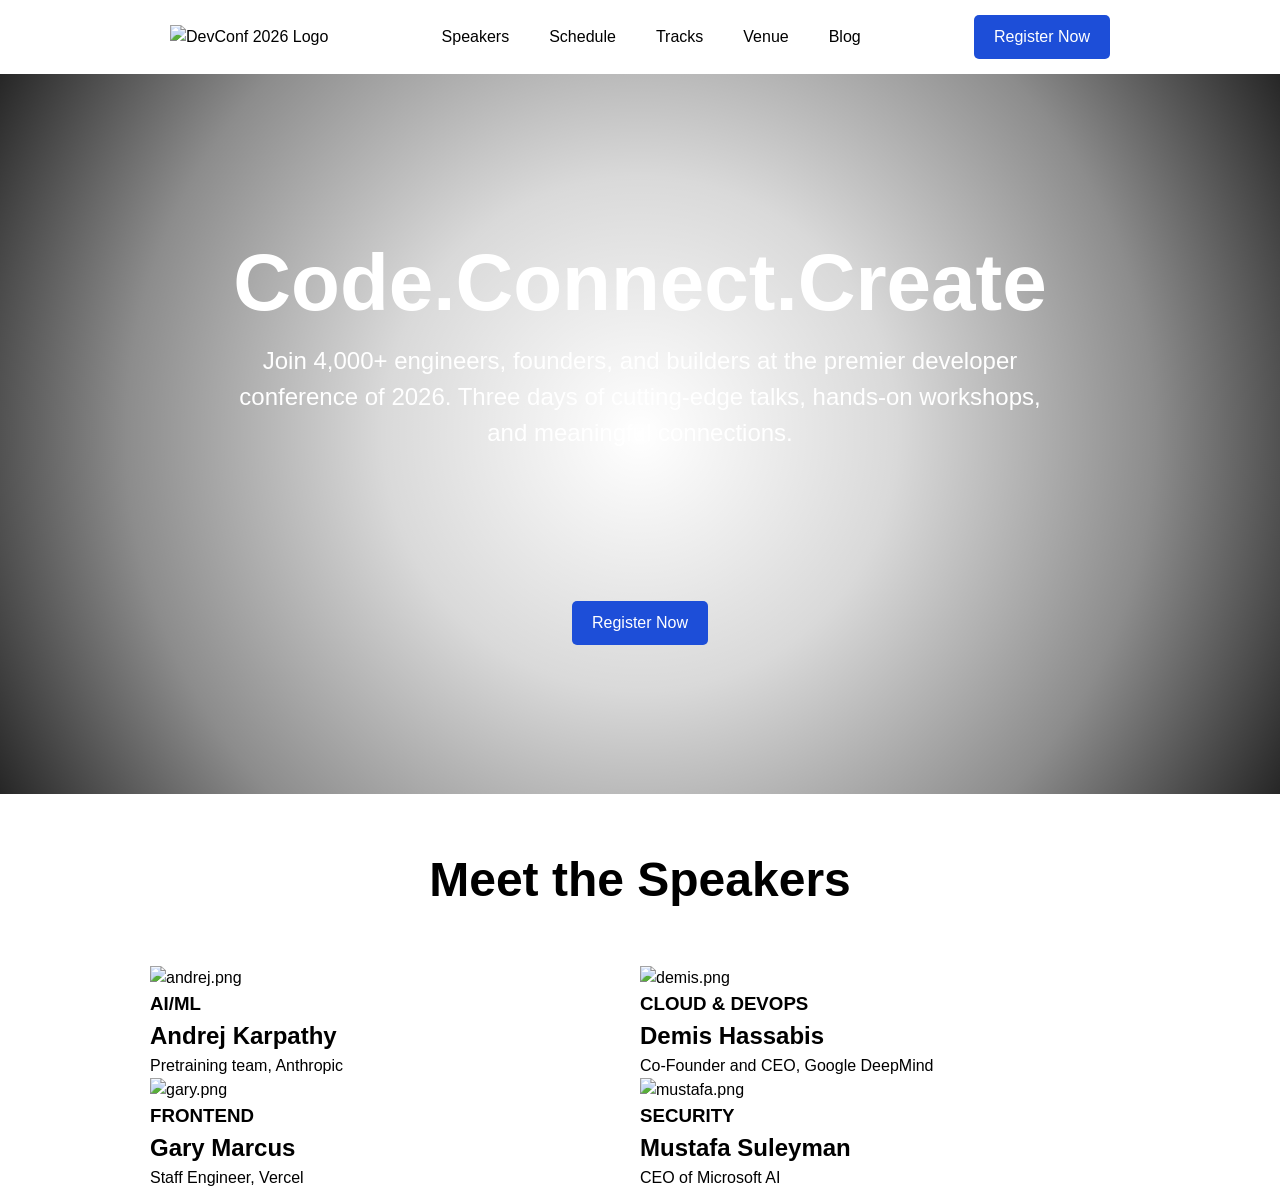
==== Project/index.html @ e06dbcb9 "Project Initialization, Nav setup, hero setup" ====
<!DOCTYPE html>
<html lang="en">

<head>
    <meta charset="UTF-8">
    <meta name="viewport" content="width=device-width, initial-scale=1.0">
    <title>DevConf 2026</title>
    <link rel="stylesheet" href="style.css">
</head>

<body>
    <header>
        <div class="logo">
            <img src="./../assets/logo.png" alt="DevConf 2026 Logo">
        </div>
        <nav>
            <ul>
                <li><a href="#">Speakers</a></li>
                <li><a href="#">Schedule</a></li>
                <li><a href="#">Tracks</a></li>
                <li><a href="#">Venue</a></li>
                <li><a href="#">Blog</a></li>
            </ul>
        </nav>
        <div class="register">
            <a href="#">Register Now</a>
        </div>
    </header>
    <main>
        <section class="hero">
            <div class="hero-top">
                <div class="title">Code.Connect.Create</div>
                <div class="subtitle">Join 4,000+ engineers, founders, and builders at the premier developer
                    <br>conference
                    of
                    2026. Three days of cutting-edge talks, hands-on workshops,<br> and meaningful connections.
                </div>
            </div>
            <div class="hero-bottom">
                <div class="register">
                    <a href="#">Register Now</a>
                </div>
            </div>
        </section>
        <section class="about">
            <div class="about-top">
                <div class="about-title">Meet the Speakers</div>
            </div>
            <div class="speakers-grid">
                <div class="speakers">
                    <img src="./../assets/andrej.png" alt="andrej.png" />
                    <h3 class="track">AI/ML</h3>
                    <h2 class="name">Andrej Karpathy</h2>
                    <p class="company">Pretraining team, Anthropic</p>
                </div>
                <div class="speakers">
                    <img src="./../assets/demis.png" alt="demis.png" />
                    <h3 class="track">CLOUD & DEVOPS</h3>
                    <h2 class="name">Demis Hassabis</h2>
                    <p class="company">Co-Founder and CEO, Google DeepMind</p>
                </div>
                <div class="speakers">
                    <img src="./../assets/gary.png" alt="gary.png" />
                    <h3 class="track">FRONTEND</h3>
                    <h2 class="name">Gary Marcus</h2>
                    <p class="company">Staff Engineer, Vercel</p>
                </div>
                <div class="speakers">
                    <img src="./../assets/mustafa.png" alt="mustafa.png" />
                    <h3 class="track">SECURITY</h3>
                    <h2 class="name">Mustafa Suleyman</h2>
                    <p class="company">CEO of Microsoft AI</p>
                </div>
            </div>
        </section>
    </main>
</body>

</html>
---- Project/style.css ----
/* Universal CSS Reset to normalize browser defaults */
* {
    margin: 0;
    padding: 0;
    box-sizing: border-box;
}

/* Core body defaults */
body {
    line-height: 1.5;
    font-family: sans-serif;
    -webkit-font-smoothing: antialiased;
}

/* Remove default list styles */
ul,
ol {
    list-style: none;
}

/* Remove default link text decoration and inherit color */
a {
    text-decoration: none;
    color: inherit;
}

/* Make images fluid and remove default inline spacing */
img,
picture,
svg {
    max-width: 100%;
    display: block;
}

/* Inherit fonts for form inputs and buttons */
input,
button,
textarea,
select {
    font: inherit;
}

header {
    display: flex;
    justify-content: space-between;
    align-items: center;
    padding: 15px 20px;
    margin: 0px 150px;
}


nav ul {
    display: flex;
    gap: 40px;
}

.register {
    color: white;
    background-color: #1D4ED8;
    text-align: center;
    padding: 10px 20px;
    border-radius: 5px;
}

.hero {
    display: flex;
    flex-direction: column;
    justify-content: center;
    align-items: center;
    background:
        radial-gradient(circle,
            rgba(0, 0, 0, 0) 0%,
            rgba(0, 0, 0, 0.15) 35%,
            rgba(0, 0, 0, 0.45) 70%,
            rgba(0, 0, 0, 0.85) 100%),
        url("./../assets/banner.jpg");
    text-align: center;
    height: 80vh;
    justify-content: space-evenly;

}

.title {
    font-size: 5rem;
    font-weight: 700;
    color: white;
}

.subtitle {
    font-size: 24px;
    font-weight: 400;
    color: white;
}

.about-top {
    display: flex;
    justify-content: center;
    margin: 50px 0;
}

.about-title {
    font-size: 3rem;
    font-weight: 700;
}

.speakers-grid {
    display: grid;
    grid-template-columns: repeat(2, 1fr);
    padding: 0 150px;
}
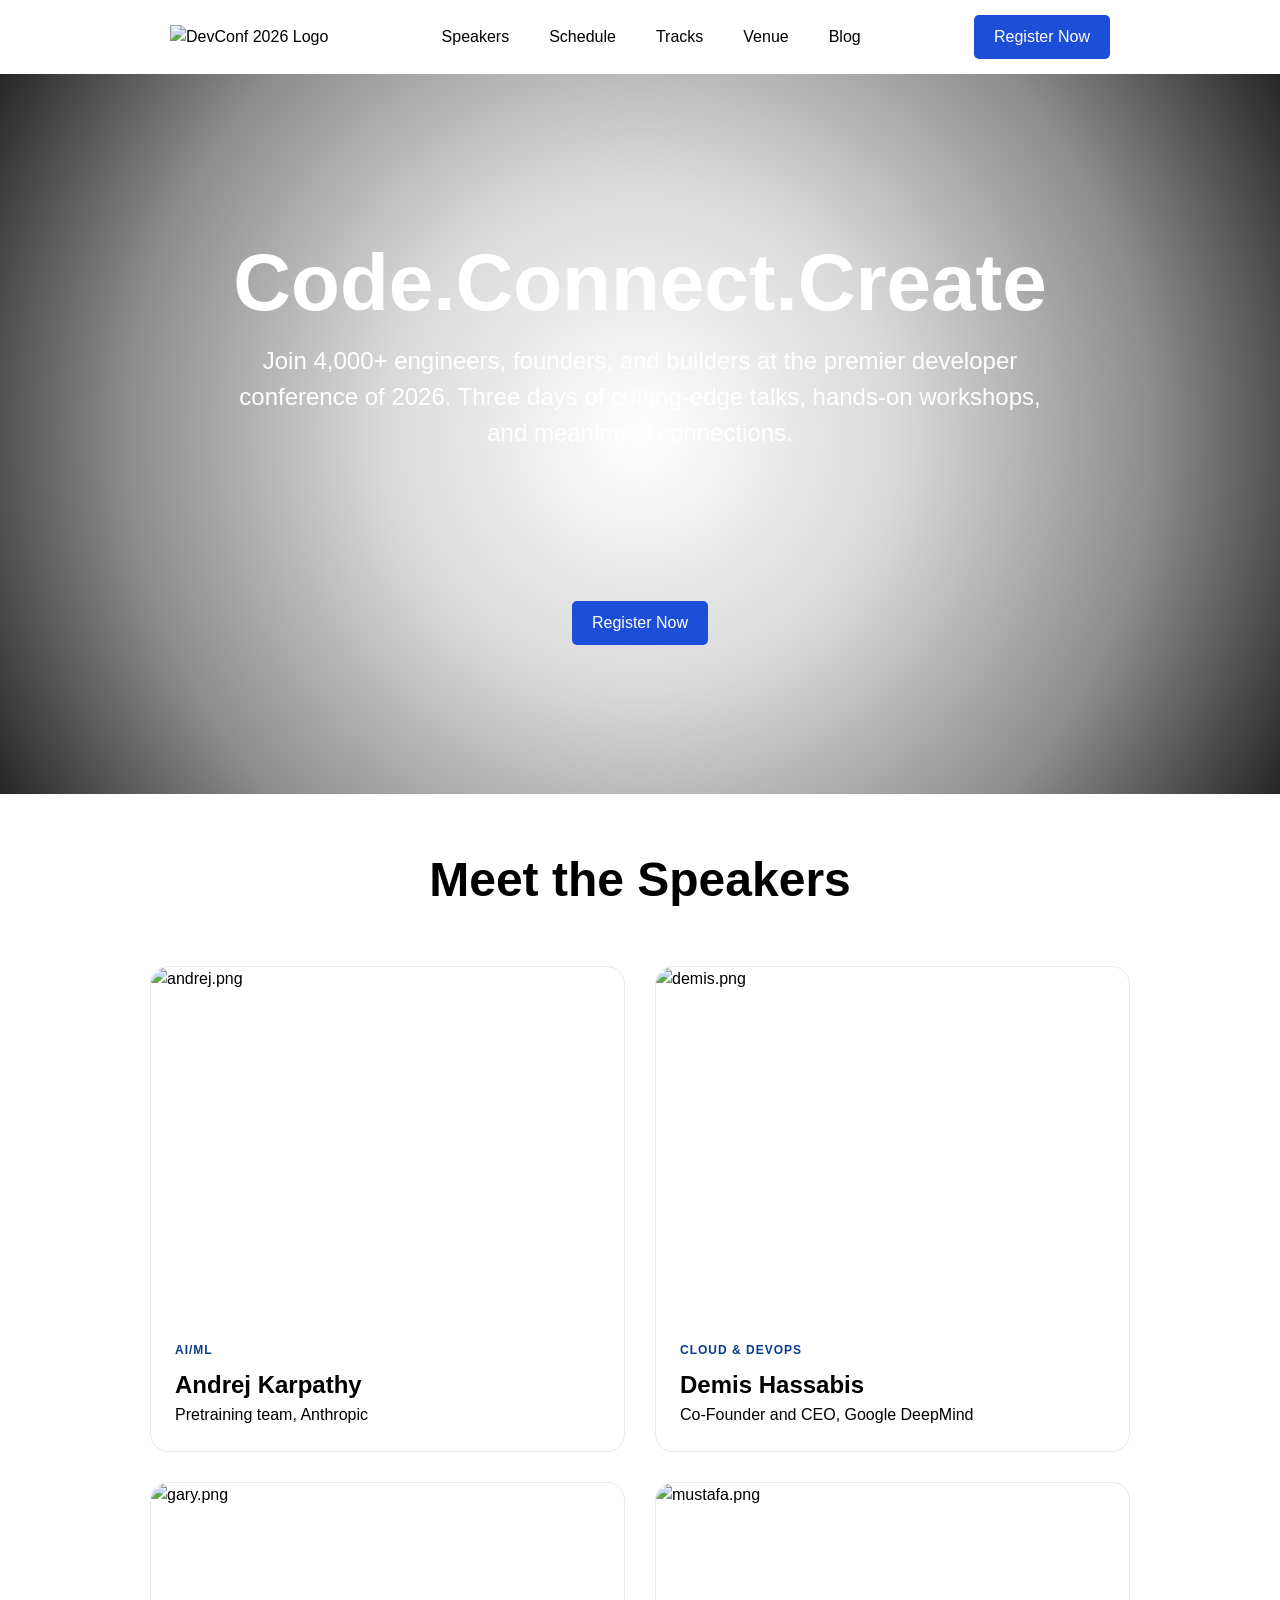
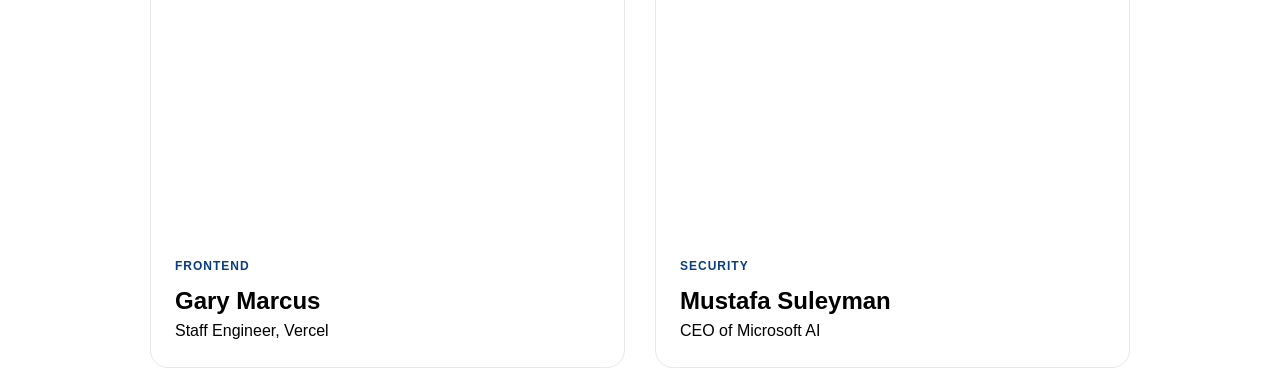
==== commit f8cc9bbe: "Meet the speakers section deployed" ====
--- a/Project/index.html
+++ b/Project/index.html
@@ -49,27 +49,35 @@
             <div class="speakers-grid">
                 <div class="speakers">
                     <img src="./../assets/andrej.png" alt="andrej.png" />
-                    <h3 class="track">AI/ML</h3>
-                    <h2 class="name">Andrej Karpathy</h2>
-                    <p class="company">Pretraining team, Anthropic</p>
+                    <div class="details">
+                        <h3 class="track">AI/ML</h3>
+                        <h2 class="name">Andrej Karpathy</h2>
+                        <p class="company">Pretraining team, Anthropic</p>
+                    </div>
                 </div>
                 <div class="speakers">
                     <img src="./../assets/demis.png" alt="demis.png" />
-                    <h3 class="track">CLOUD & DEVOPS</h3>
-                    <h2 class="name">Demis Hassabis</h2>
-                    <p class="company">Co-Founder and CEO, Google DeepMind</p>
+                    <div class="details">
+                        <h3 class="track">CLOUD & DEVOPS</h3>
+                        <h2 class="name">Demis Hassabis</h2>
+                        <p class="company">Co-Founder and CEO, Google DeepMind</p>
+                    </div>
                 </div>
                 <div class="speakers">
                     <img src="./../assets/gary.png" alt="gary.png" />
-                    <h3 class="track">FRONTEND</h3>
-                    <h2 class="name">Gary Marcus</h2>
-                    <p class="company">Staff Engineer, Vercel</p>
+                    <div class="details">
+                        <h3 class="track">FRONTEND</h3>
+                        <h2 class="name">Gary Marcus</h2>
+                        <p class="company">Staff Engineer, Vercel</p>
+                    </div>
                 </div>
                 <div class="speakers">
                     <img src="./../assets/mustafa.png" alt="mustafa.png" />
-                    <h3 class="track">SECURITY</h3>
-                    <h2 class="name">Mustafa Suleyman</h2>
-                    <p class="company">CEO of Microsoft AI</p>
+                    <div class="details">
+                        <h3 class="track">SECURITY</h3>
+                        <h2 class="name">Mustafa Suleyman</h2>
+                        <p class="company">CEO of Microsoft AI</p>
+                    </div>
                 </div>
             </div>
         </section>
--- a/Project/style.css
+++ b/Project/style.css
@@ -107,4 +107,30 @@
     display: grid;
     grid-template-columns: repeat(2, 1fr);
     padding: 0 150px;
+    gap: 30px;
+}
+
+.speakers {
+    background: #fff;
+    border: 1px solid #e8e8e8;
+    border-radius: 18px;
+}
+
+.speakers img {
+    width: 100%;
+    height: 350px;
+    object-fit: cover;
+    border-radius: 18px 18px 0 0;
+}
+
+.details {
+    padding: 24px;
+}
+
+.track {
+    font-size: 12px;
+    font-weight: 700;
+    letter-spacing: 1px;
+    color: #083d87;
+    margin-bottom: 8px;
 }
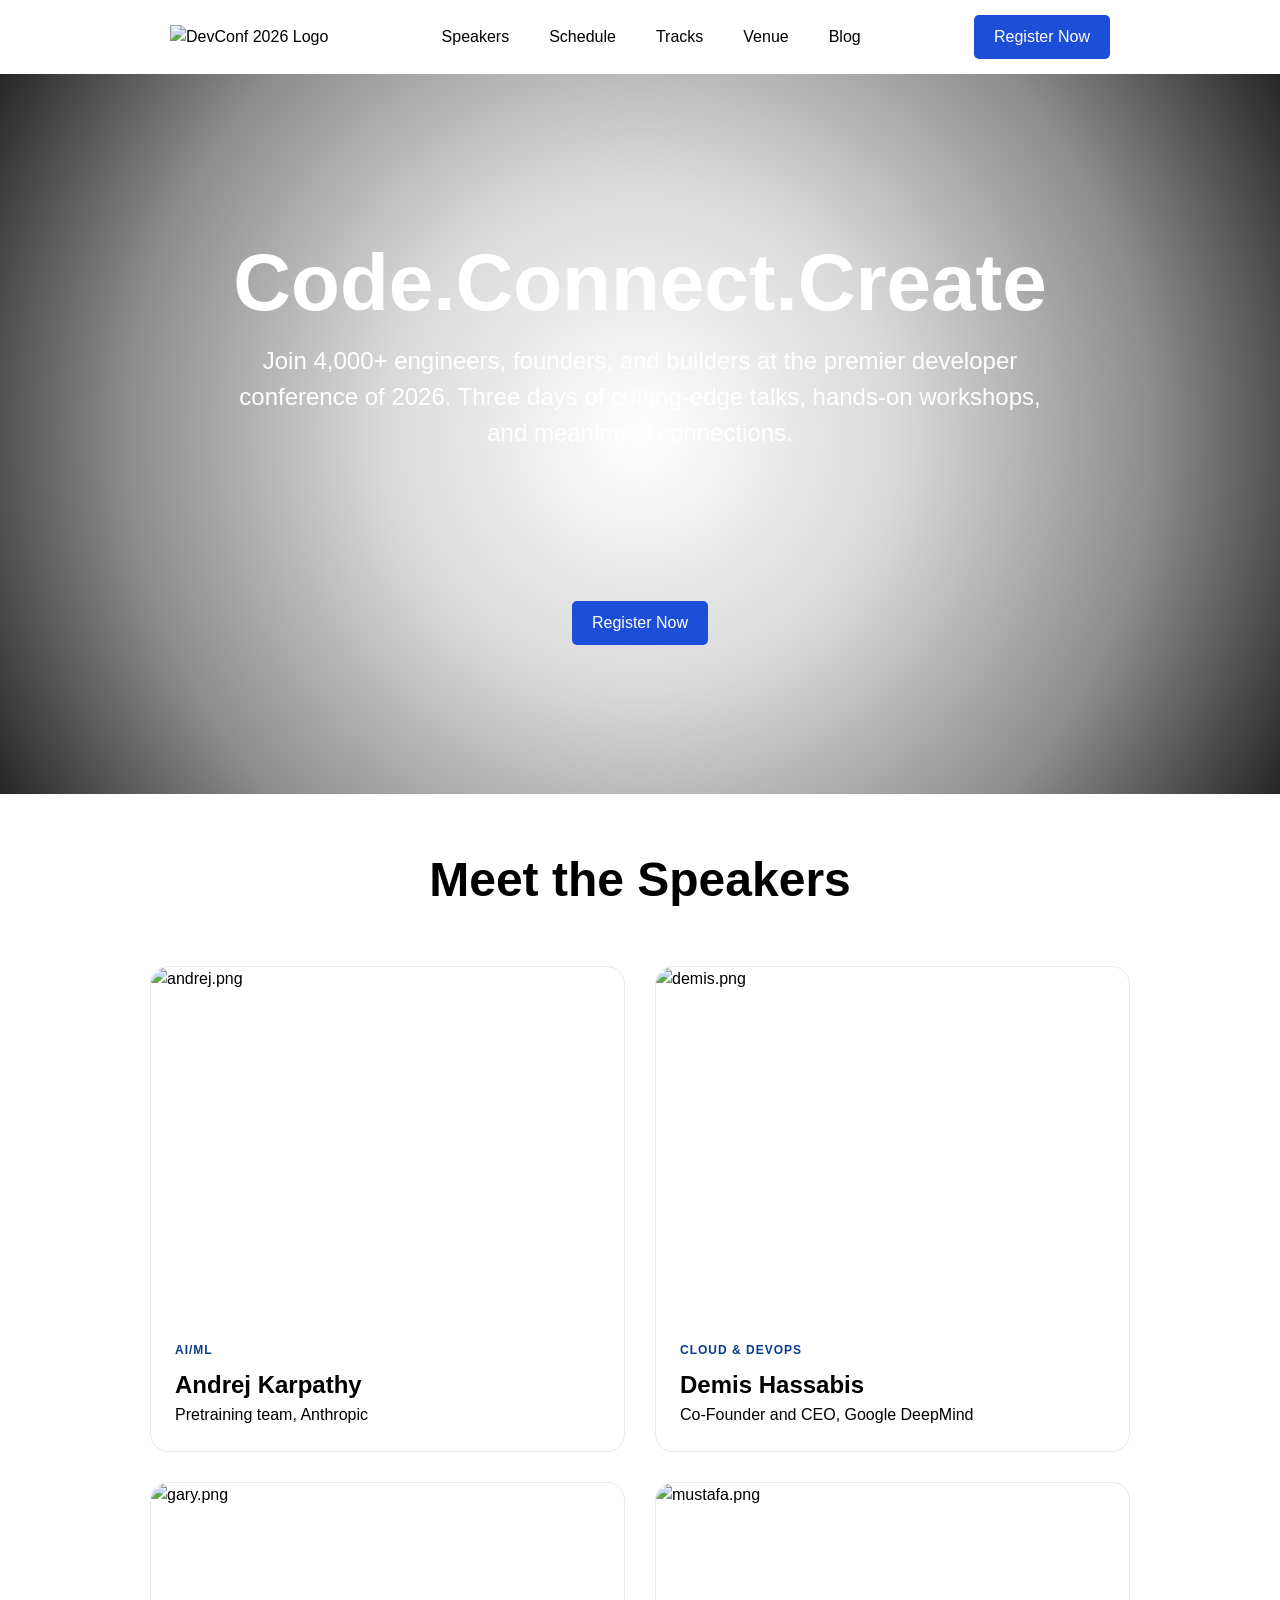
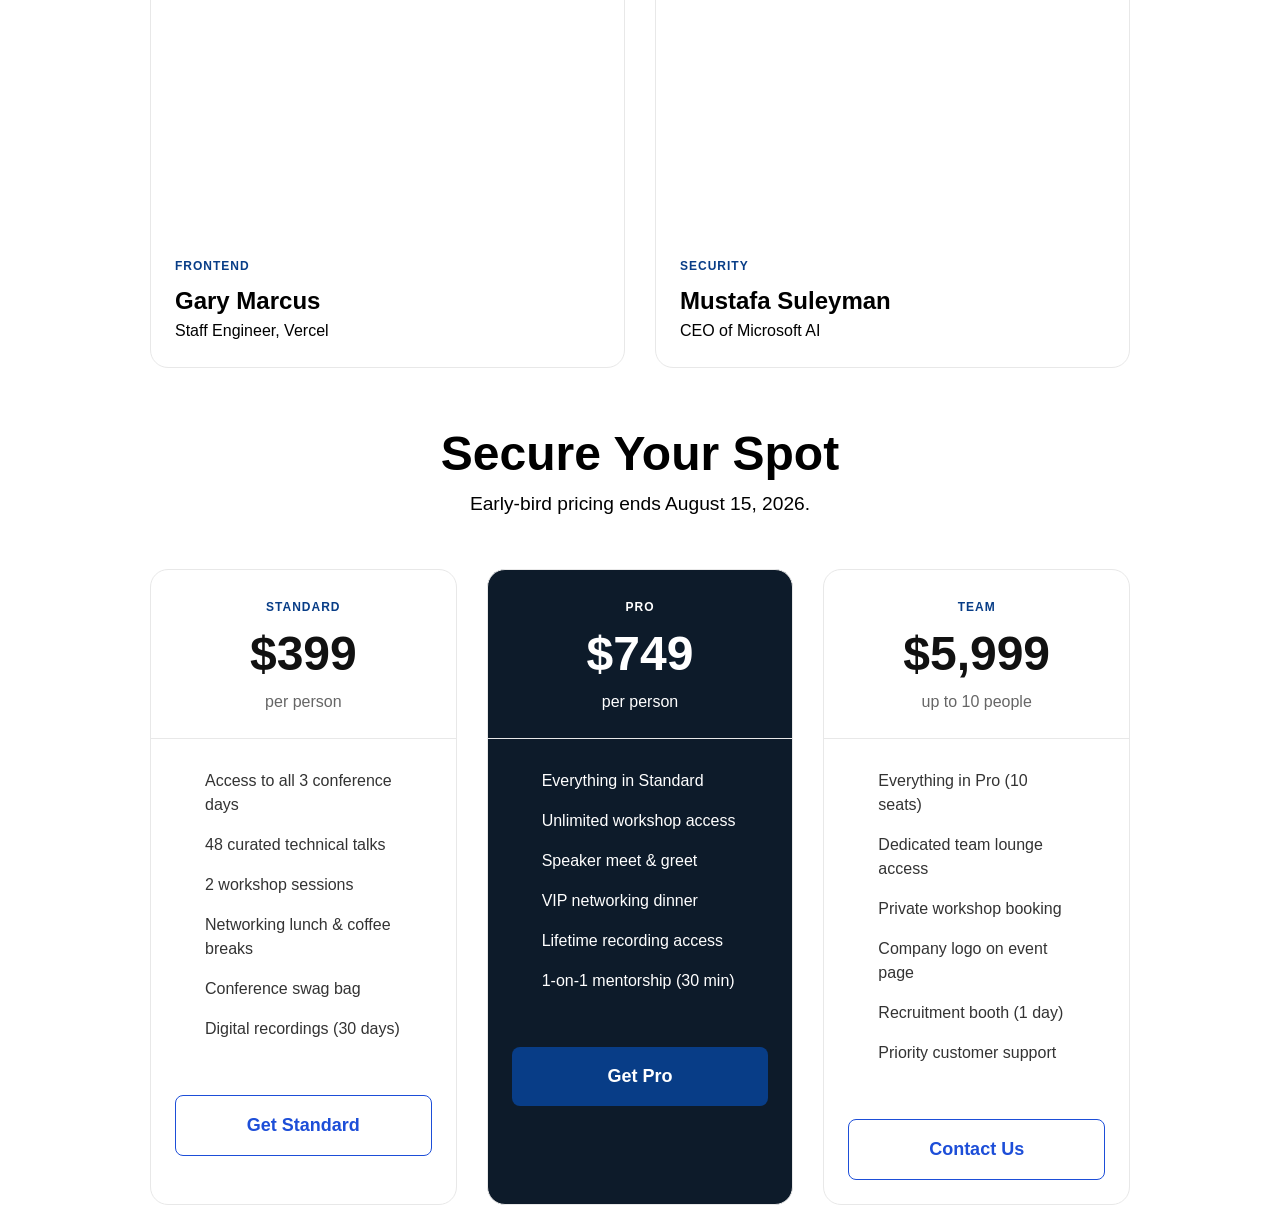
==== commit 21fb8251: "pricing card section added" ====
--- a/Project/index.html
+++ b/Project/index.html
@@ -81,6 +81,72 @@
                 </div>
             </div>
         </section>
+        <section class="pricing">
+            <h2 class="pricing-title">Secure Your Spot</h2>
+            <p class="pricing-subtitle">Early-bird pricing ends August 15, 2026.</p>
+
+            <div class="pricing-grid">
+                <!-- Standard Pricing Card -->
+                <div class="pricing-card">
+                    <div class="pricing-header">
+                        <span class="plan-name">STANDARD</span>
+                        <div class="price">$399</div>
+                        <span class="price-sub">per person</span>
+                    </div>
+                    <ul class="features-list">
+                        <li>Access to all 3 conference days</li>
+                        <li>48 curated technical talks</li>
+                        <li>2 workshop sessions</li>
+                        <li>Networking lunch & coffee breaks</li>
+                        <li>Conference swag bag</li>
+                        <li>Digital recordings (30 days)</li>
+                    </ul>
+                    <div class="pricing-action">
+                        <a href="#" class="pricing-btn standard-btn">Get Standard</a>
+                    </div>
+                </div>
+
+                <!-- Pro Pricing Card (Featured/Highlighted) -->
+                <div class="pricing-card featured">
+                    <div class="pricing-header">
+                        <span class="plan-name">PRO</span>
+                        <div class="price">$749</div>
+                        <span class="price-sub">per person</span>
+                    </div>
+                    <ul class="features-list">
+                        <li>Everything in Standard</li>
+                        <li>Unlimited workshop access</li>
+                        <li>Speaker meet & greet</li>
+                        <li>VIP networking dinner</li>
+                        <li>Lifetime recording access</li>
+                        <li>1-on-1 mentorship (30 min)</li>
+                    </ul>
+                    <div class="pricing-action">
+                        <a href="#" class="pricing-btn pro-btn">Get Pro</a>
+                    </div>
+                </div>
+
+                <!-- Team Pricing Card -->
+                <div class="pricing-card">
+                    <div class="pricing-header">
+                        <span class="plan-name">TEAM</span>
+                        <div class="price">$5,999</div>
+                        <span class="price-sub">up to 10 people</span>
+                    </div>
+                    <ul class="features-list">
+                        <li>Everything in Pro (10 seats)</li>
+                        <li>Dedicated team lounge access</li>
+                        <li>Private workshop booking</li>
+                        <li>Company logo on event page</li>
+                        <li>Recruitment booth (1 day)</li>
+                        <li>Priority customer support</li>
+                    </ul>
+                    <div class="pricing-action">
+                        <a href="#" class="pricing-btn team-btn">Contact Us</a>
+                    </div>
+                </div>
+            </div>
+        </section>
     </main>
 </body>
 
--- a/Project/style.css
+++ b/Project/style.css
@@ -133,4 +133,113 @@
     letter-spacing: 1px;
     color: #083d87;
     margin-bottom: 8px;
+}
+
+/* Pricing Section */
+.pricing-title {
+    margin-top: 50px;
+    text-align: center;
+    font-size: 3rem;
+    font-weight: 700;
+}
+
+.pricing-subtitle {
+    text-align: center;
+    font-size: 1.2rem;
+    font-weight: 400;
+}
+
+.pricing-card {
+    margin-top: 50px;
+    background: #fff;
+    border: 1px solid #e8e8e8;
+    border-radius: 18px;
+}
+
+.pricing-grid {
+    display: grid;
+    grid-template-columns: repeat(3, 1fr);
+    padding: 0 150px;
+    gap: 30px;
+}
+
+.pricing-header {
+    text-align: center;
+    padding: 24px;
+    border-bottom: 1px solid #e8e8e8;
+}
+
+.plan-name {
+    font-size: 12px;
+    font-weight: 700;
+    letter-spacing: 1px;
+    color: #083d87;
+    margin-bottom: 8px;
+}
+
+.price {
+    font-size: 48px;
+    font-weight: 700;
+    color: #111;
+}
+
+.price-sub {
+    font-size: 16px;
+    color: #666;
+}
+
+.features-list {
+    list-style: none;
+    padding: 0 24px;
+    margin: 30px;
+}
+
+.features-list li {
+    display: flex;
+    align-items: center;
+    gap: 12px;
+    margin-bottom: 16px;
+    font-size: 16px;
+    color: #333;
+}
+
+.pricing-action {
+    padding: 24px;
+    text-align: center;
+}
+
+.pricing-btn {
+    display: inline-block;
+    width: 100%;
+    padding: 16px;
+    border-radius: 8px;
+    font-size: 18px;
+    font-weight: 600;
+    text-align: center;
+    transition: all 0.3s ease;
+}
+
+.standard-btn,
+.team-btn {
+    background-color: white;
+    color: #1D4ED8;
+    border: 1px solid #1D4ED8;
+}
+
+.pro-btn {
+    background-color: #083d87;
+    color: white;
+}
+
+.featured {
+    background-color: #0D1B2A;
+}
+
+.featured h2,
+.featured .plan-name,
+.featured .price,
+.featured .price-sub,
+.featured .features-list,
+.featured .features-list li {
+    color: white;
 }
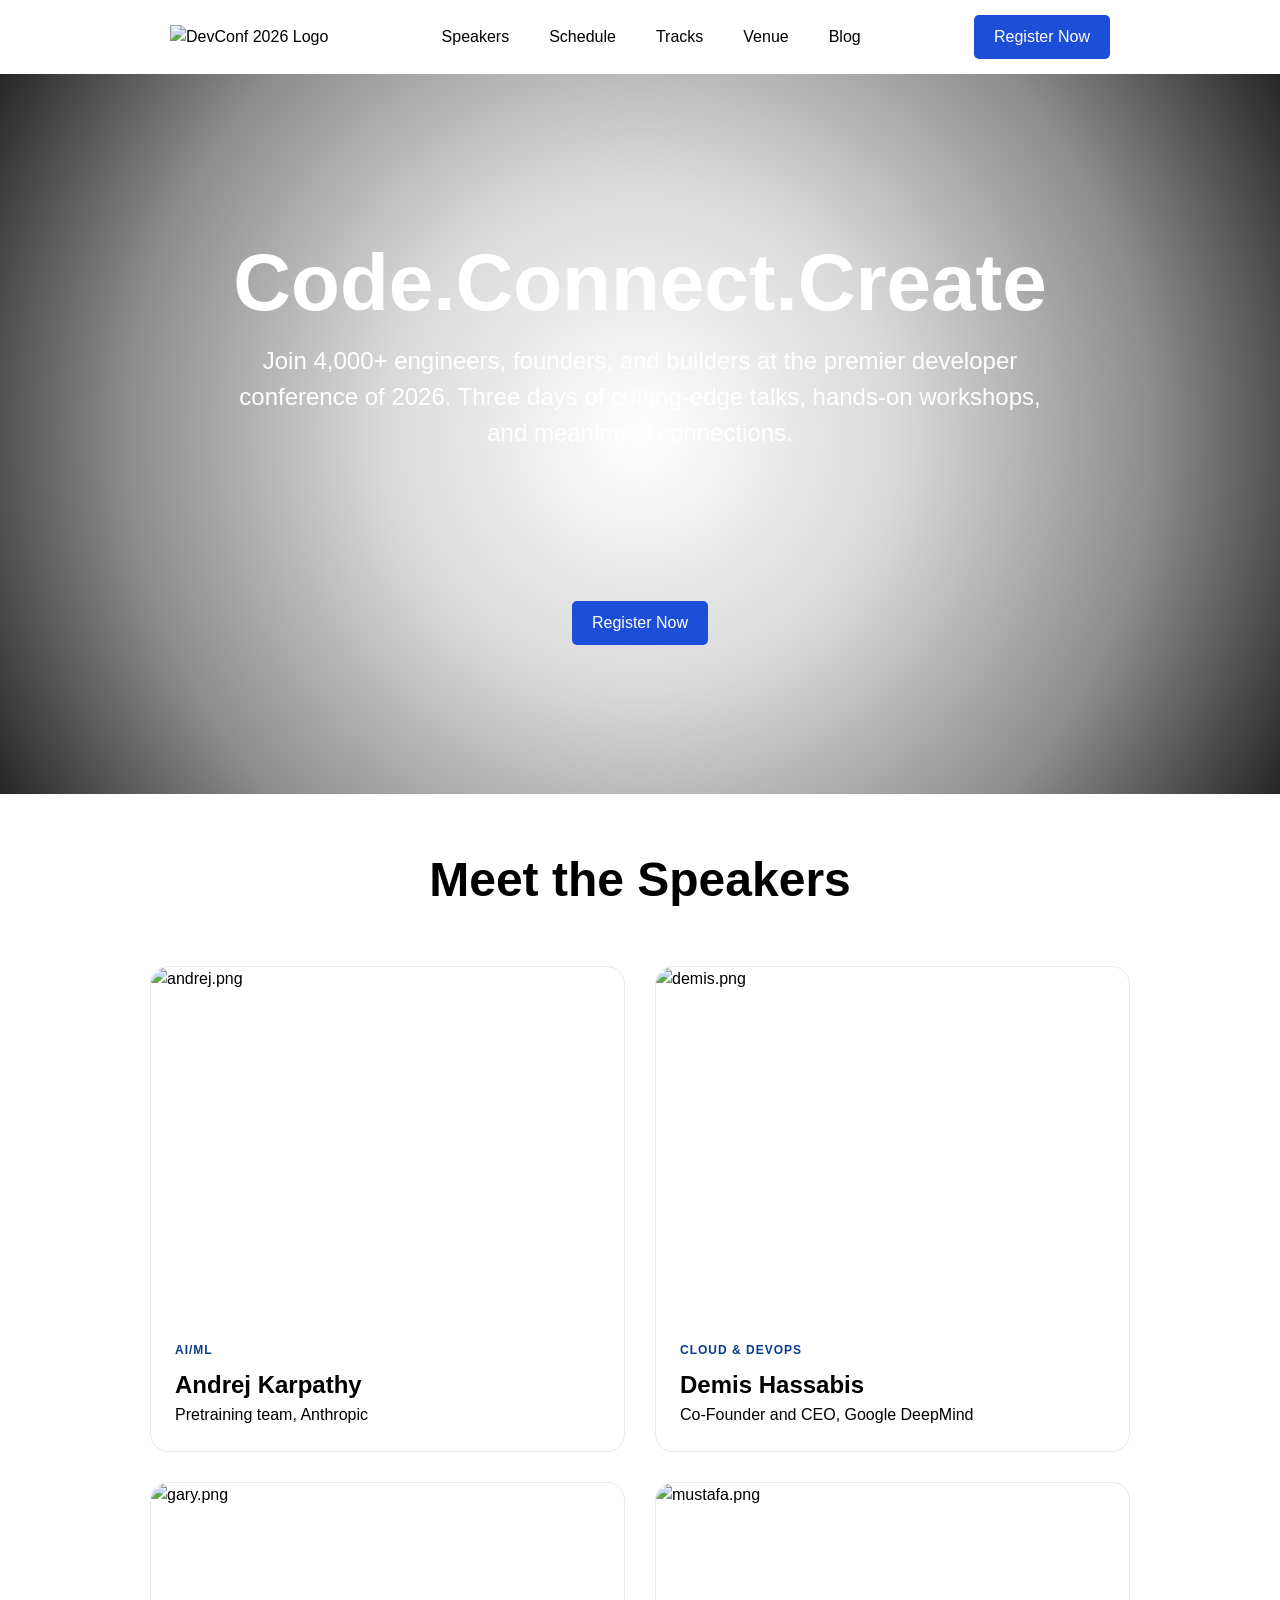
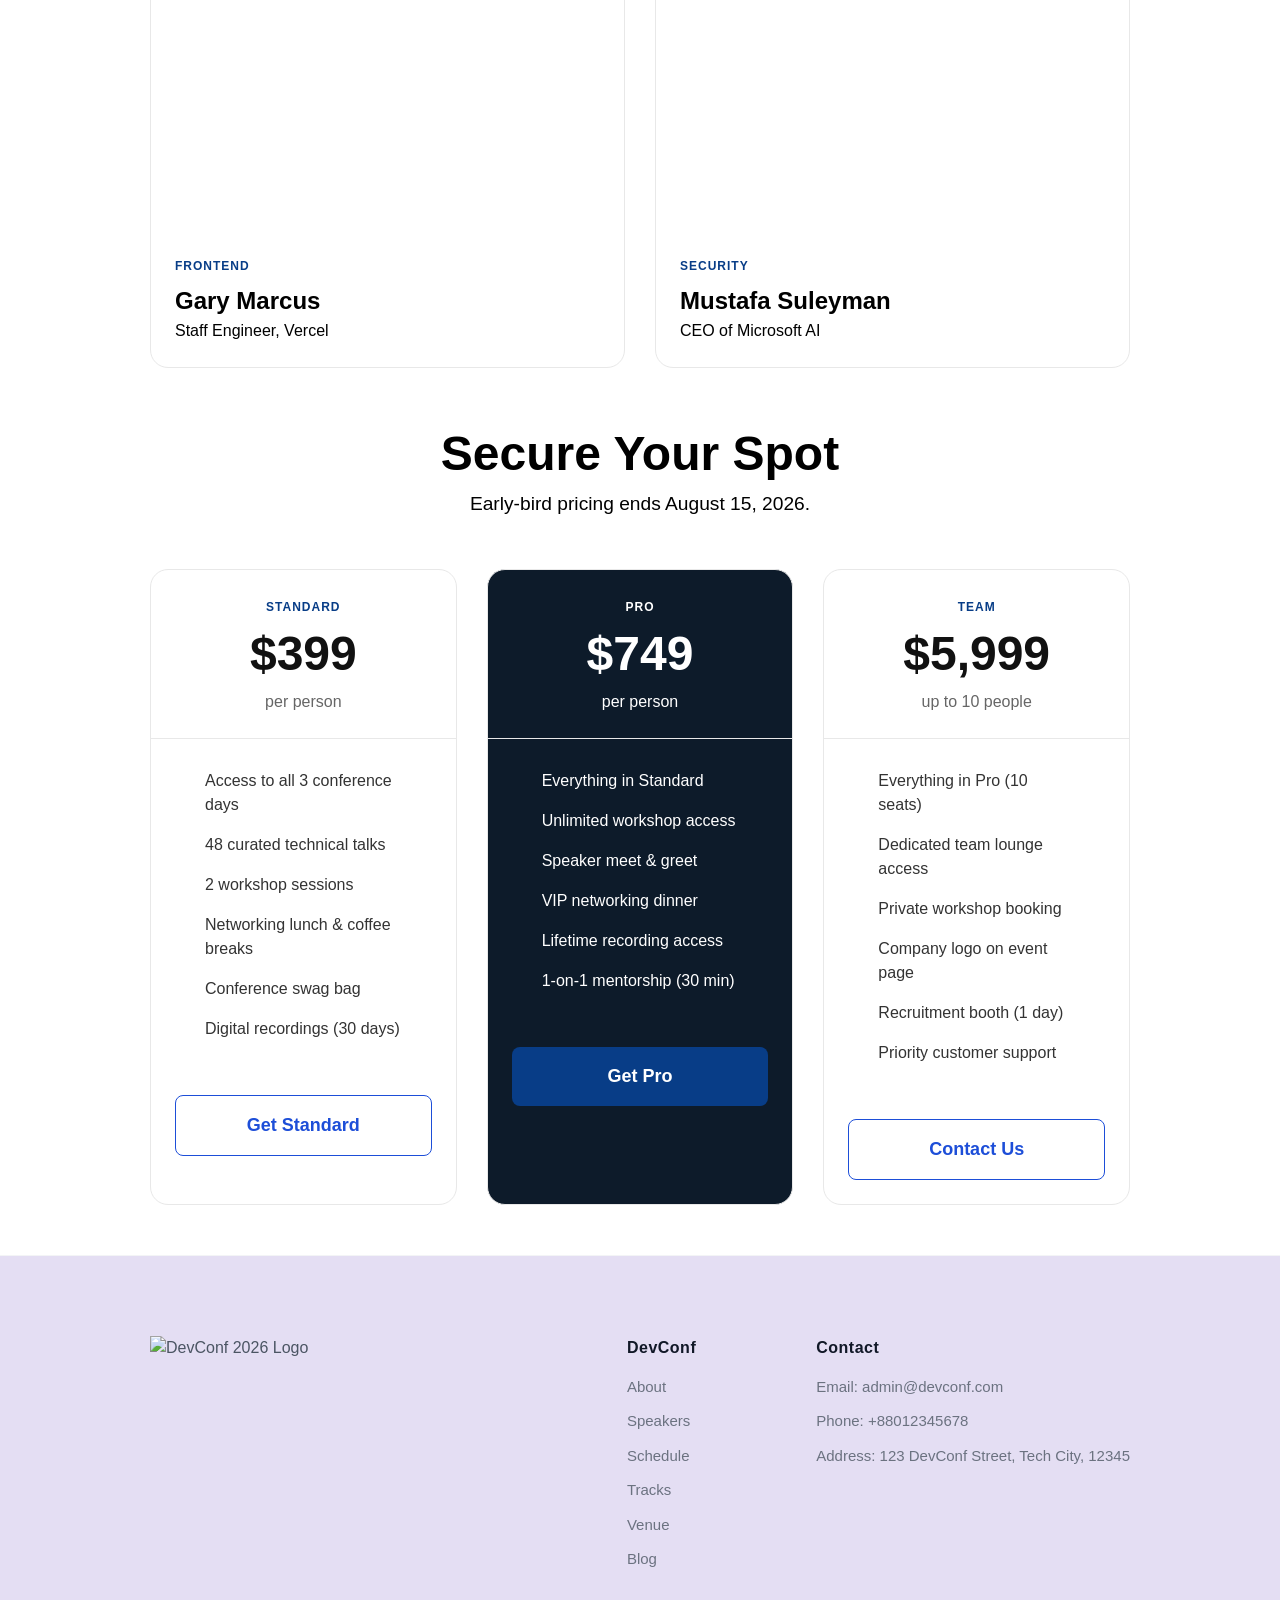
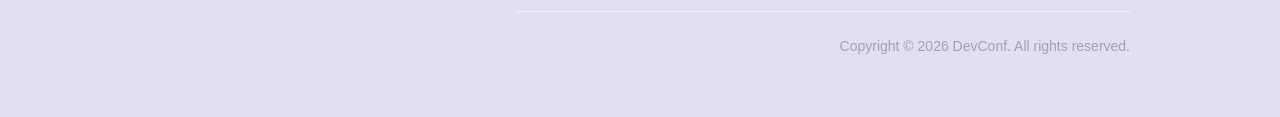
==== commit 9103e4c9: "footer added" ====
--- a/Project/index.html
+++ b/Project/index.html
@@ -148,6 +148,39 @@
             </div>
         </section>
     </main>
+    <footer>
+        <div class="footer-top">
+            <div class="footer-left">
+                <img src="./../assets/logo.png" alt="DevConf 2026 Logo">
+            </div>
+            <div class="footer-right">
+                <div class="footer-right-top">
+                    <div class="footer-right-top-left">
+                        <h3>DevConf</h3>
+                        <ul>
+                            <li>About</li>
+                            <li>Speakers</li>
+                            <li>Schedule</li>
+                            <li>Tracks</li>
+                            <li>Venue</li>
+                            <li>Blog</li>
+                        </ul>
+                    </div>
+                    <div class="footer-right-top-right">
+                        <h3>Contact</h3>
+                        <ul>
+                            <li>Email: admin@devconf.com</li>
+                            <li>Phone: +88012345678</li>
+                            <li>Address: 123 DevConf Street, Tech City, 12345</li>
+                        </ul>
+                    </div>
+                </div>
+                <div class="footer-right-bottom">
+                    <p>Copyright © 2026 DevConf. All rights reserved.</p>
+                </div>
+            </div>
+        </div>
+    </footer>
 </body>
 
 </html>
--- a/Project/style.css
+++ b/Project/style.css
@@ -242,4 +242,87 @@
 .featured .features-list,
 .featured .features-list li {
     color: white;
+}
+
+/* footer section */
+
+footer,
+.footer {
+    background-color: #e4def3;
+    padding: 80px 150px 60px 150px;
+    border-top: 1px solid #f3f4f6;
+    color: #4b5563;
+    font-family: inherit;
+    margin-top: 50px;
+}
+
+.footer-top {
+    display: flex;
+    justify-content: space-between;
+    align-items: flex-start;
+    gap: 60px;
+}
+
+.footer-left {
+    flex: 1;
+}
+
+.footer-left img {
+    height: 48px;
+    width: auto;
+    object-fit: contain;
+}
+
+.footer-right {
+    flex: 2;
+    display: flex;
+    flex-direction: column;
+    gap: 40px;
+}
+
+.footer-right-top {
+    display: flex;
+    justify-content: flex-end;
+    gap: 120px;
+}
+
+.footer-right-top-left,
+.footer-right-top-right {
+    display: flex;
+    flex-direction: column;
+    gap: 16px;
+}
+
+.footer-right-top h3 {
+    color: #111827;
+    font-size: 16px;
+    font-weight: 600;
+    letter-spacing: 0.5px;
+    margin: 0;
+}
+
+.footer-right-top ul {
+    display: flex;
+    flex-direction: column;
+    gap: 12px;
+    padding: 0;
+    margin: 0;
+}
+
+.footer-right-top ul li {
+    font-size: 15px;
+    color: #6b7280;
+}
+
+.footer-right-bottom {
+    display: flex;
+    justify-content: flex-end;
+    border-top: 1px solid #f3f4f6;
+    padding-top: 24px;
+}
+
+.footer-right-bottom p {
+    font-size: 14px;
+    color: #9ca3af;
+    margin: 0;
 }
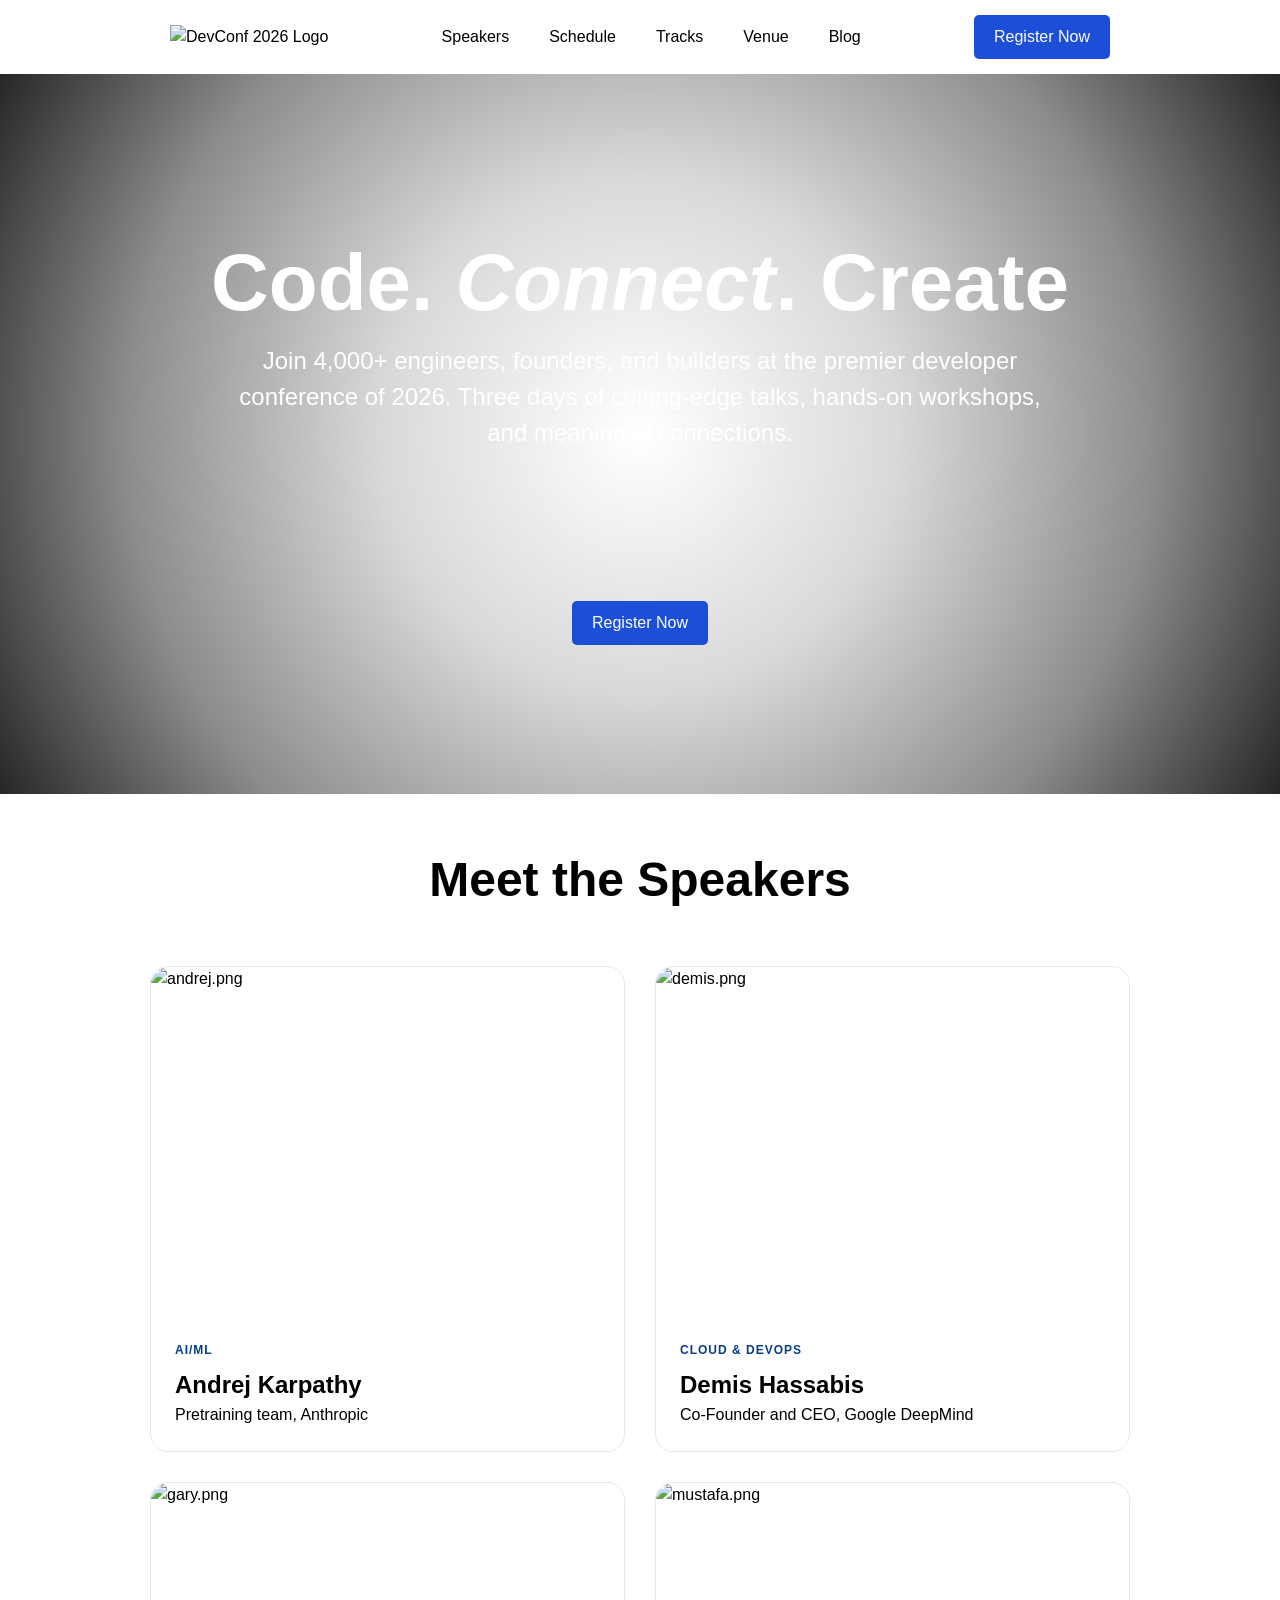
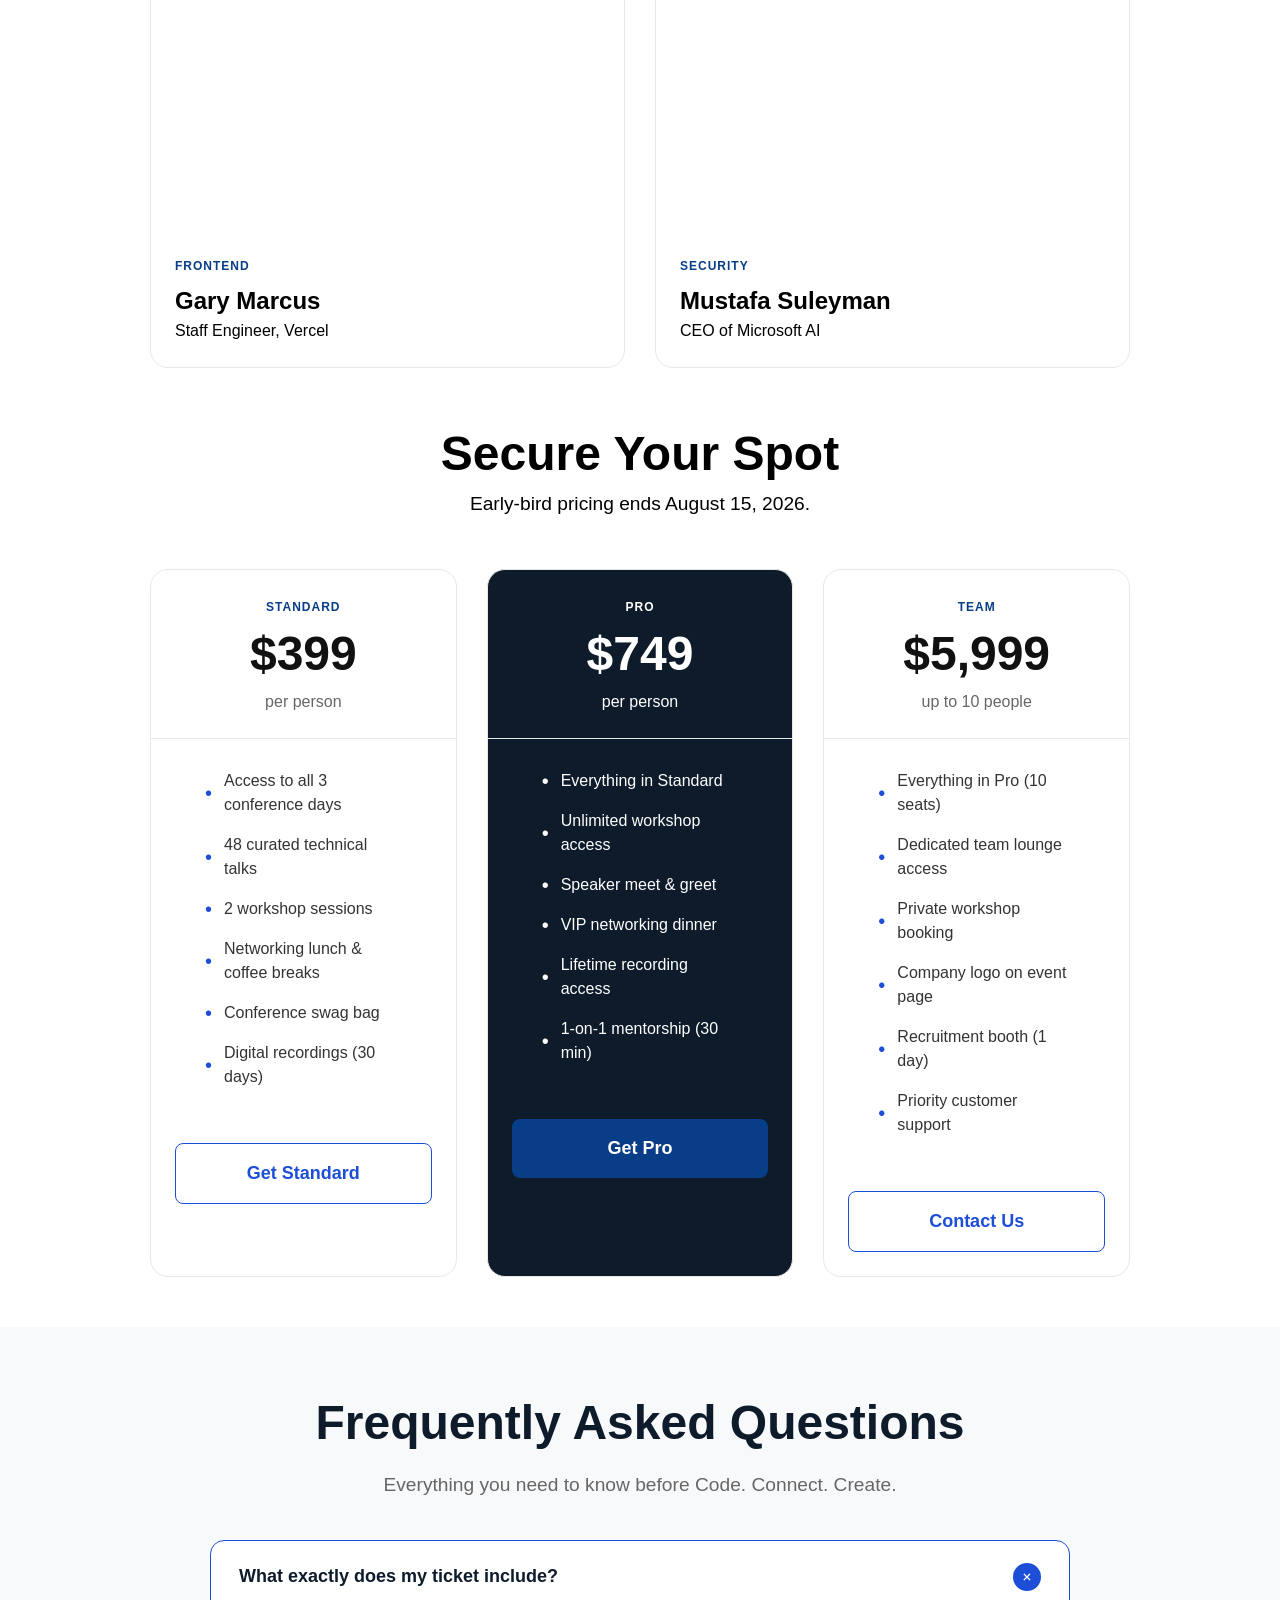
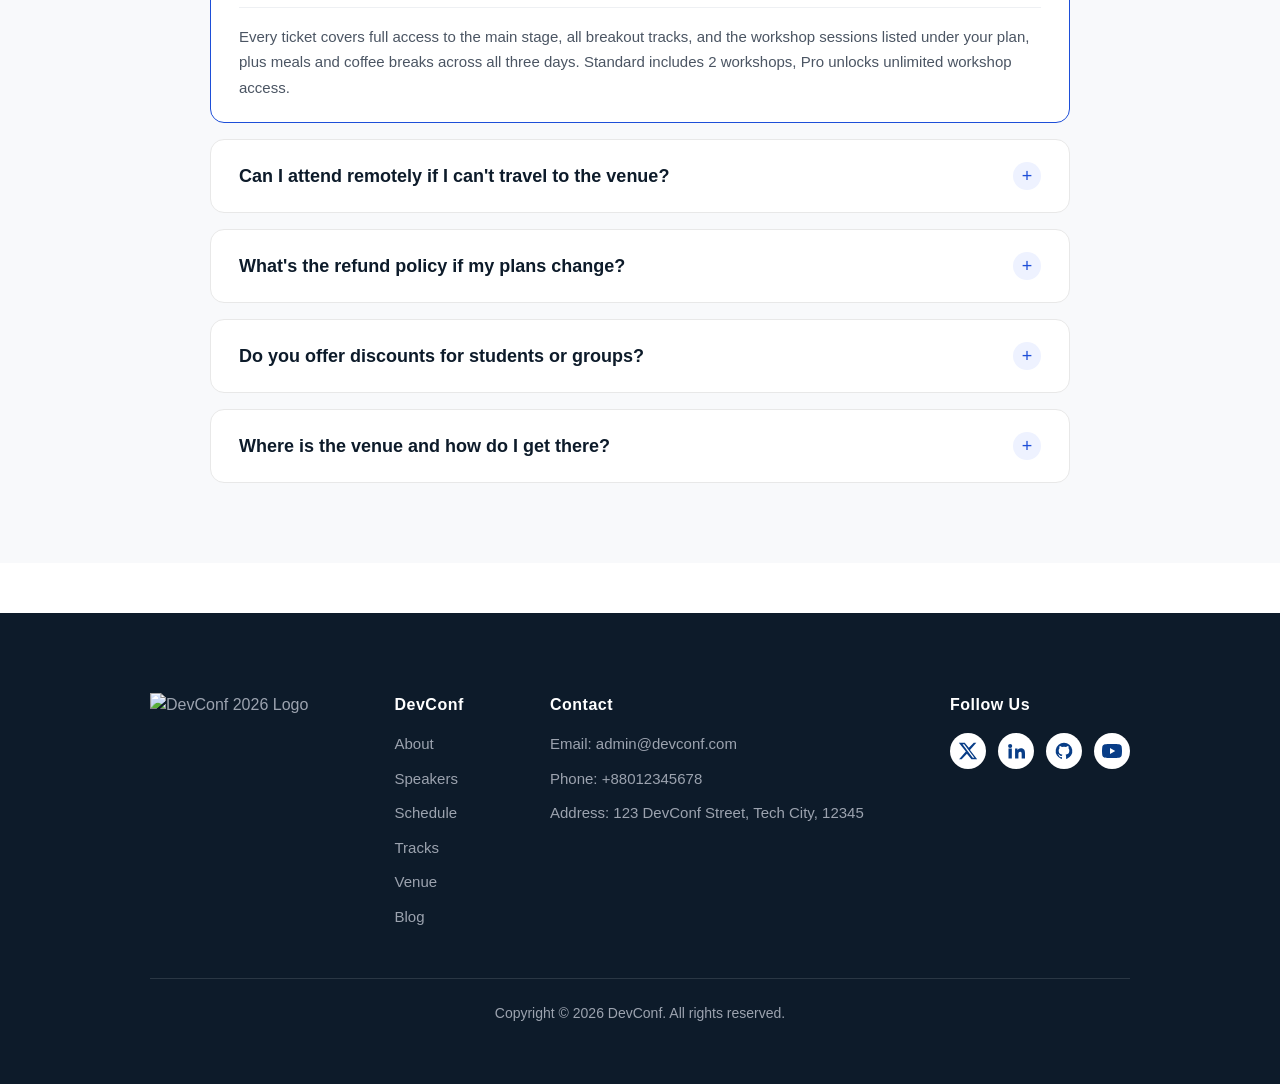
==== commit c37e29a6: "faq-ai section added" ====
--- a/Project/index.html
+++ b/Project/index.html
@@ -5,6 +5,7 @@
     <meta charset="UTF-8">
     <meta name="viewport" content="width=device-width, initial-scale=1.0">
     <title>DevConf 2026</title>
+    <link rel="icon" type="image/png" href="./../assets/logo-mini.png">
     <link rel="stylesheet" href="style.css">
 </head>
 
@@ -29,7 +30,7 @@
     <main>
         <section class="hero">
             <div class="hero-top">
-                <div class="title">Code.Connect.Create</div>
+                <div class="title">Code. <em>Connect</em>. Create</div>
                 <div class="subtitle">Join 4,000+ engineers, founders, and builders at the premier developer
                     <br>conference
                     of
@@ -147,38 +148,93 @@
                 </div>
             </div>
         </section>
+        <section class="faq">
+            <h2 class="faq-title">Frequently Asked Questions</h2>
+            <p class="faq-subtitle">Everything you need to know before Code. Connect. Create.</p>
+            <div class="faq-list">
+                <details class="faq-item" name="faq-group" open>
+                    <summary>What exactly does my ticket include?<span class="faq-icon">+</span></summary>
+                    <p class="faq-answer">Every ticket covers full access to the main stage, all breakout tracks, and the workshop sessions listed under your plan, plus meals and coffee breaks across all three days. Standard includes 2 workshops, Pro unlocks unlimited workshop access.</p>
+                </details>
+                <details class="faq-item" name="faq-group">
+                    <summary>Can I attend remotely if I can't travel to the venue?<span class="faq-icon">+</span></summary>
+                    <p class="faq-answer">DevConf 2026 is an in-person-first event designed around hallway conversations and live workshops, so we don't offer a livestream this year. Every Pro and Team ticket does include recordings so you can catch any session you miss.</p>
+                </details>
+                <details class="faq-item" name="faq-group">
+                    <summary>What's the refund policy if my plans change?<span class="faq-icon">+</span></summary>
+                    <p class="faq-answer">Cancel up to 30 days before the event for a full refund, or transfer your ticket to a colleague at any time for free. Inside the 30-day window, tickets can still be transferred but are no longer refundable.</p>
+                </details>
+                <details class="faq-item" name="faq-group">
+                    <summary>Do you offer discounts for students or groups?<span class="faq-icon">+</span></summary>
+                    <p class="faq-answer">Students get 50% off the Standard plan with a valid .edu email or student ID. Bringing more than 10 people? The Team plan already bundles 10 seats, and we'll happily quote a custom rate for larger squads.</p>
+                </details>
+                <details class="faq-item" name="faq-group">
+                    <summary>Where is the venue and how do I get there?<span class="faq-icon">+</span></summary>
+                    <p class="faq-answer">DevConf 2026 takes place at Tech City Convention Center, a 15-minute shuttle ride from the airport. Shuttle pickup times and a full venue map are emailed to every attendee one week before the event.</p>
+                </details>
+            </div>
+        </section>
     </main>
     <footer>
         <div class="footer-top">
             <div class="footer-left">
-                <img src="./../assets/logo.png" alt="DevConf 2026 Logo">
-            </div>
-            <div class="footer-right">
-                <div class="footer-right-top">
-                    <div class="footer-right-top-left">
-                        <h3>DevConf</h3>
-                        <ul>
-                            <li>About</li>
-                            <li>Speakers</li>
-                            <li>Schedule</li>
-                            <li>Tracks</li>
-                            <li>Venue</li>
-                            <li>Blog</li>
-                        </ul>
-                    </div>
-                    <div class="footer-right-top-right">
-                        <h3>Contact</h3>
-                        <ul>
-                            <li>Email: admin@devconf.com</li>
-                            <li>Phone: +88012345678</li>
-                            <li>Address: 123 DevConf Street, Tech City, 12345</li>
-                        </ul>
-                    </div>
-                </div>
-                <div class="footer-right-bottom">
-                    <p>Copyright © 2026 DevConf. All rights reserved.</p>
-                </div>
-            </div>
+                <img src="./../assets/footer-logo.png" alt="DevConf 2026 Logo">
+            </div>
+            <div class="footer-col">
+                <h3>DevConf</h3>
+                <ul>
+                    <li>About</li>
+                    <li>Speakers</li>
+                    <li>Schedule</li>
+                    <li>Tracks</li>
+                    <li>Venue</li>
+                    <li>Blog</li>
+                </ul>
+            </div>
+            <div class="footer-col">
+                <h3>Contact</h3>
+                <ul>
+                    <li>Email: admin@devconf.com</li>
+                    <li>Phone: +88012345678</li>
+                    <li>Address: 123 DevConf Street, Tech City, 12345</li>
+                </ul>
+            </div>
+            <div class="footer-col">
+                <h3>Follow Us</h3>
+                <div class="social-icons">
+                    <a href="#" class="social-icon" aria-label="Twitter">
+                        <svg xmlns="http://www.w3.org/2000/svg" viewBox="0 0 24 24" width="20" height="20"
+                            fill="currentColor">
+                            <path
+                                d="M18.9 2H22l-7.6 8.7L23 22h-6.9l-5.4-6.6L4.4 22H1.3l8.1-9.3L1 2h7.1l4.9 6.1L18.9 2Zm-1.2 18h1.9L7.4 4h-2l12.3 16Z" />
+                        </svg>
+                    </a>
+                    <a href="#" class="social-icon" aria-label="LinkedIn">
+                        <svg xmlns="http://www.w3.org/2000/svg" viewBox="0 0 24 24" width="20" height="20"
+                            fill="currentColor">
+                            <path
+                                d="M4.98 3.5a2.5 2.5 0 1 1 0 5 2.5 2.5 0 0 1 0-5ZM3 9h4v12H3V9Zm7 0h3.8v1.7h.1c.5-1 1.9-2.1 3.9-2.1 4.2 0 5 2.8 5 6.4V21h-4v-5.3c0-1.3 0-2.9-1.8-2.9-1.8 0-2.1 1.4-2.1 2.8V21h-4V9Z" />
+                        </svg>
+                    </a>
+                    <a href="#" class="social-icon" aria-label="GitHub">
+                        <svg xmlns="http://www.w3.org/2000/svg" viewBox="0 0 24 24" width="20" height="20"
+                            fill="currentColor">
+                            <path
+                                d="M12 2a10 10 0 0 0-3.16 19.49c.5.09.68-.22.68-.48v-1.7c-2.78.6-3.37-1.34-3.37-1.34-.46-1.16-1.11-1.47-1.11-1.47-.91-.62.07-.6.07-.6 1 .07 1.53 1.03 1.53 1.03.89 1.52 2.34 1.08 2.91.83.09-.65.35-1.08.63-1.33-2.22-.25-4.56-1.11-4.56-4.94 0-1.09.39-1.98 1.03-2.68-.1-.25-.45-1.27.1-2.65 0 0 .84-.27 2.75 1.02a9.55 9.55 0 0 1 5 0c1.91-1.29 2.75-1.02 2.75-1.02.55 1.38.2 2.4.1 2.65.64.7 1.03 1.59 1.03 2.68 0 3.84-2.34 4.68-4.57 4.93.36.31.68.92.68 1.85V21c0 .27.18.58.69.48A10 10 0 0 0 12 2Z" />
+                        </svg>
+                    </a>
+                    <a href="#" class="social-icon" aria-label="YouTube">
+                        <svg xmlns="http://www.w3.org/2000/svg" viewBox="0 0 24 24" width="20" height="20"
+                            fill="currentColor">
+                            <path
+                                d="M23.5 6.2a3 3 0 0 0-2.1-2.1C19.5 3.5 12 3.5 12 3.5s-7.5 0-9.4.6A3 3 0 0 0 .5 6.2 31 31 0 0 0 0 12a31 31 0 0 0 .5 5.8 3 3 0 0 0 2.1 2.1c1.9.6 9.4.6 9.4.6s7.5 0 9.4-.6a3 3 0 0 0 2.1-2.1A31 31 0 0 0 24 12a31 31 0 0 0-.5-5.8ZM9.6 15.6V8.4l6.3 3.6-6.3 3.6Z" />
+                        </svg>
+                    </a>
+                </div>
+            </div>
+        </div>
+        <div class="footer-bottom">
+            <p>Copyright © 2026 DevConf. All rights reserved.</p>
         </div>
     </footer>
 </body>
--- a/Project/style.css
+++ b/Project/style.css
@@ -86,6 +86,11 @@
     color: white;
 }
 
+.title em {
+    font-style: italic;
+    font-weight: 700;
+}
+
 .subtitle {
     font-size: 24px;
     font-weight: 400;
@@ -201,6 +206,17 @@
     margin-bottom: 16px;
     font-size: 16px;
     color: #333;
+}
+
+.features-list li::before {
+    content: "\2022";
+    font-size: 20px;
+    line-height: 1;
+    color: #1D4ED8;
+}
+
+.featured .features-list li::before {
+    color: white;
 }
 
 .pricing-action {
@@ -244,14 +260,100 @@
     color: white;
 }
 
+/* FAQ Section */
+.faq {
+    margin-top: 50px;
+    padding: 60px 150px 80px;
+    background-color: #f8f9fb;
+    text-align: center;
+}
+
+.faq-title {
+    font-size: 3rem;
+    font-weight: 700;
+    color: #0D1B2A;
+}
+
+.faq-subtitle {
+    margin-top: 12px;
+    font-size: 1.2rem;
+    color: #666;
+}
+
+.faq-list {
+    max-width: 860px;
+    margin: 40px auto 0;
+    display: flex;
+    flex-direction: column;
+    gap: 16px;
+    text-align: left;
+}
+
+.faq-item {
+    background: #fff;
+    border: 1px solid #e8e8e8;
+    border-radius: 14px;
+    padding: 22px 28px;
+    transition: border-color 0.3s ease;
+}
+
+.faq-item[open] {
+    border-color: #1D4ED8;
+}
+
+.faq-item summary {
+    display: flex;
+    justify-content: space-between;
+    align-items: center;
+    gap: 20px;
+    cursor: pointer;
+    list-style: none;
+    font-size: 18px;
+    font-weight: 600;
+    color: #0D1B2A;
+}
+
+.faq-item summary::-webkit-details-marker {
+    display: none;
+}
+
+.faq-icon {
+    flex: 0 0 auto;
+    display: flex;
+    align-items: center;
+    justify-content: center;
+    width: 28px;
+    height: 28px;
+    border-radius: 50%;
+    background-color: #eef2ff;
+    color: #1D4ED8;
+    font-size: 18px;
+    font-weight: 400;
+    transition: transform 0.3s ease, background-color 0.3s ease, color 0.3s ease;
+}
+
+.faq-item[open] .faq-icon {
+    background-color: #1D4ED8;
+    color: #fff;
+    transform: rotate(45deg);
+}
+
+.faq-answer {
+    margin-top: 16px;
+    padding-top: 16px;
+    border-top: 1px solid #eef0f3;
+    font-size: 15px;
+    line-height: 1.7;
+    color: #4b5563;
+}
+
 /* footer section */
 
 footer,
 .footer {
-    background-color: #e4def3;
+    background-color: #0D1B2A;
     padding: 80px 150px 60px 150px;
-    border-top: 1px solid #f3f4f6;
-    color: #4b5563;
+    color: #9ca3af;
     font-family: inherit;
     margin-top: 50px;
 }
@@ -260,11 +362,8 @@
     display: flex;
     justify-content: space-between;
     align-items: flex-start;
-    gap: 60px;
-}
-
-.footer-left {
-    flex: 1;
+    flex-wrap: wrap;
+    gap: 40px;
 }
 
 .footer-left img {
@@ -273,35 +372,21 @@
     object-fit: contain;
 }
 
-.footer-right {
-    flex: 2;
-    display: flex;
-    flex-direction: column;
-    gap: 40px;
-}
-
-.footer-right-top {
-    display: flex;
-    justify-content: flex-end;
-    gap: 120px;
-}
-
-.footer-right-top-left,
-.footer-right-top-right {
+.footer-col {
     display: flex;
     flex-direction: column;
     gap: 16px;
 }
 
-.footer-right-top h3 {
-    color: #111827;
+.footer-col h3 {
+    color: #ffffff;
     font-size: 16px;
     font-weight: 600;
     letter-spacing: 0.5px;
     margin: 0;
 }
 
-.footer-right-top ul {
+.footer-col ul {
     display: flex;
     flex-direction: column;
     gap: 12px;
@@ -309,19 +394,41 @@
     margin: 0;
 }
 
-.footer-right-top ul li {
+.footer-col ul li {
     font-size: 15px;
-    color: #6b7280;
-}
-
-.footer-right-bottom {
-    display: flex;
-    justify-content: flex-end;
-    border-top: 1px solid #f3f4f6;
+    color: #9ca3af;
+}
+
+.social-icons {
+    display: flex;
+    gap: 12px;
+}
+
+.social-icon {
+    display: flex;
+    align-items: center;
+    justify-content: center;
+    width: 36px;
+    height: 36px;
+    border-radius: 50%;
+    background-color: #fff;
+    color: #083d87;
+    transition: background-color 0.3s ease, color 0.3s ease;
+}
+
+.social-icon:hover {
+    background-color: #1D4ED8;
+    color: #fff;
+}
+
+.footer-bottom {
+    text-align: center;
+    border-top: 1px solid rgba(255, 255, 255, 0.12);
+    margin-top: 50px;
     padding-top: 24px;
 }
 
-.footer-right-bottom p {
+.footer-bottom p {
     font-size: 14px;
     color: #9ca3af;
     margin: 0;
